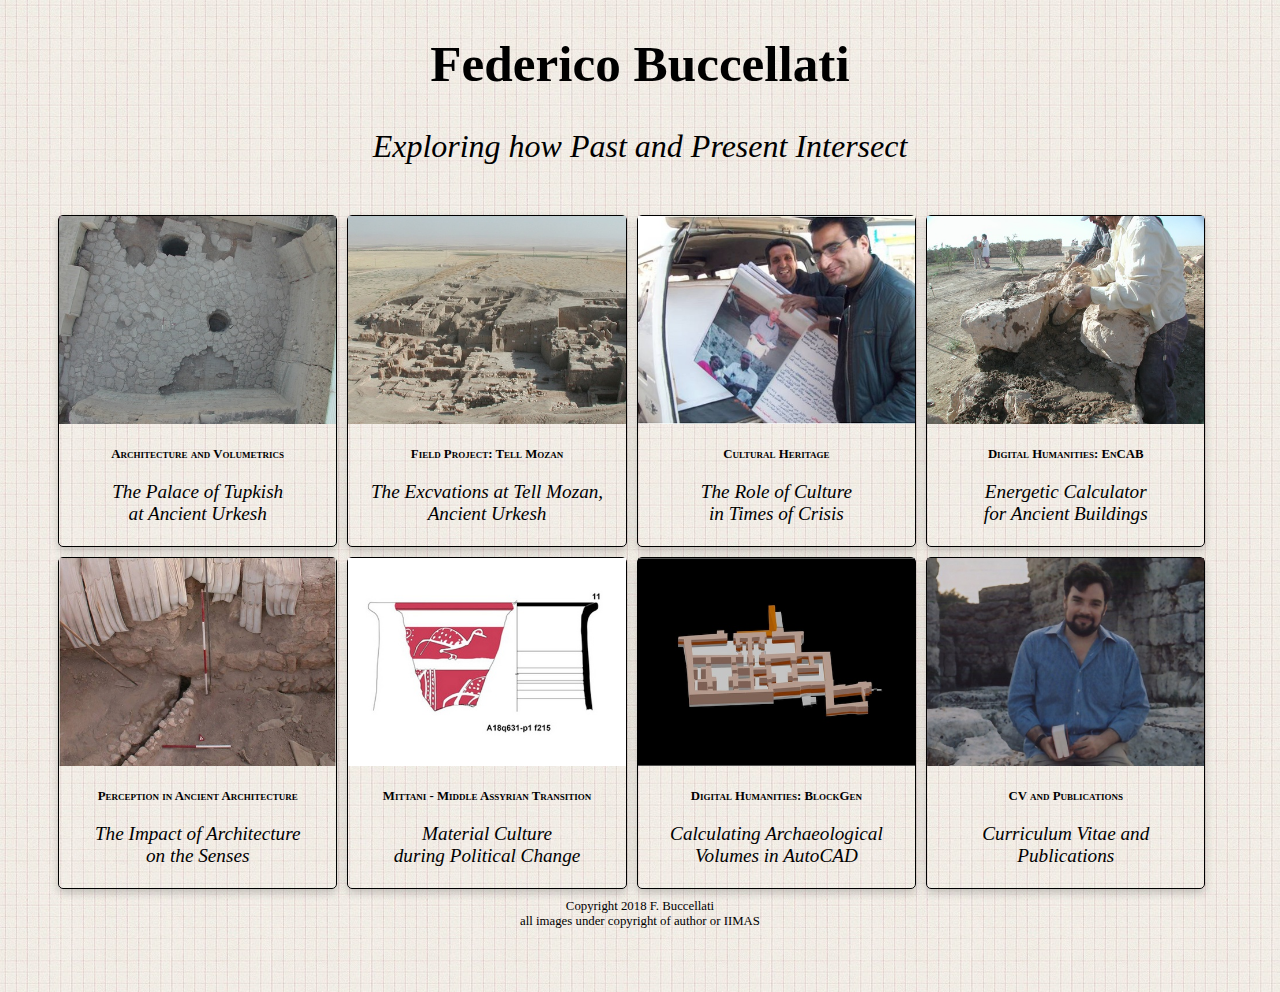
==== index.html @ 9785378f "copy from current .net" ====
<!DOCTYPE html>
<html>
  <head>
    <meta http-equiv="content-type" content="text/html; charset=UTF-8">
    <title>Federico Buccellati</title>
    <link rel="stylesheet" type="text/css" href="fab.css">
    <style>
body {
        background-image: url("images/bgimage.jpg");
}
 
</style> </head>
  <body>
    <h1>Federico Buccellati</h1>
    <h2>Exploring how Past and Present Intersect</h2>
    <div class="cardrow">
      <!-- Card 1 - PhD --> <a href="AP.html">
        <div class="card"> <img src="images/courtyard-VDM929.jpg" alt="Tupkish Palace" style="width:100%">
          <div class="container">
            <h4><b>Architecture and Volumetrics</b></h4>
            <p>The Palace of Tupkish<br>
              at Ancient Urkesh</p>
          </div>
        </div>
      </a>
      <!-- Card 2 - Mozan -->
      <a href="MZ.html"> <div class="card"> <img src="images/AP-DSCN2133.jpg"

            alt="Mozan" style="width:100%">
        <div class="container">
          <h4><b>Field Project: Tell Mozan</b></h4>
          <p>The Excvations at Tell Mozan, Ancient Urkesh</p>
        </div>
        </div> </a>
      <!-- Card 3 - Cultural Heritage -->
      <a href="CHeritage.html"> <div class="card"> <img src="images/posters_in_SY.jpg"

            alt="Cultural Heritage" style="width:100%">
        <div class="container">
          <h4><b>Cultural Heritage</b></h4>
          <p>The Role of Culture<br>
            in Times of Crisis</p>
        </div>
        </div> </a>
      <!-- Card 4 - EnCAB -->
      <a href="http://www.encab.net" title="EnCAB" target="_blank"> <div class="card">
          <img src="images/EnCAB-V19d45.jpg" alt="EnCAB" style="width:100%">
        <div class="container">
          <h4><b>Digital Humanities: EnCAB</b></h4>
          <p>Energetic Calculator<br>
            for Ancient Buildings</p>
        </div>
        </div> </a>
      <!-- Card 5 - Perception -->
      <a href="Perception.html"> <div class="card"> <img src="images/MZ-drain.jpg"

            alt="Perception" style="width:100%">
        <div class="container">
          <h4><b>Perception in Ancient Architecture</b></h4>
          <p>The Impact of Architecture<br>
            on the Senses</p>
        </div>
        </div> </a>
      <!-- Card 6 - Mittani Middle Assyrian -->
      <a href="MMA.html"> <div class="card"> <img src="images/MMA-A18q0631-p1.jpg"

            alt="Mittani - Middle Assyrian" style="width:100%">
        <div class="container">
          <h4><b>Mittani - Middle Assyrian Transition</b></h4>
          <p>Material Culture<br>
            during Political Change</p>
        </div>
        </div> </a>
      <!-- Card 7 - BlockGen -->
      <a href="BlockGen.html"> <div class="card"> <img src="images/blockgen.jpg"

            alt="BlockGen" style="width:100%">
        <div class="container">
          <h4><b>Digital Humanities: BlockGen</b></h4>
          <p>Calculating Archaeological<br>
            Volumes in AutoCAD</p>
        </div>
        </div> </a>
      <!-- Card 8 - CV -->
      <a href="https://alexandriaarchive.academia.edu/FedericoBuccellati" target="_blank"> <div class="card">  <img src="images/BuccellatiF-eurialo_better.jpg" alt="CV" style="width:100%">
        <div class="container">
          <h4><b>CV and Publications</b></h4>
          <p>Curriculum Vitae and<br>
            Publications</p>
        </div>
      </div>
      </a>
    <p style="text-align: center;"> Copyright 2018 F. Buccellati <br>
      all images under copyright of author or IIMAS </p>
    <!-- https://semantic-ui.com/introduction/getting-started.html -->
    <!-- https://www.w3schools.com/howto/howto_css_cards.asp -->
  </body>
</html>
---- fab.css ----
body {

}

h1 {
    color: black;
    text-align: center;
    font-family: "Times New Roman", Times, serif;
    font-style: normal;
    font-weight: bold;
    font-variant: normal;
    font-size: 4vw;
}

h2 {
    color: black;
    text-align: center;
    font-family: "Times New Roman", Times, serif;
    font-style: italic;
    font-weight: normal;
    font-variant: normal;
    font-size: 2.5vw;
}

h3 {
    color: black;
    text-align: center;
    font-family: "Times New Roman", Times, serif;
    font-style: normal;
    font-weight: bold;
    font-variant: normal;
    font-size: 2vw;
}

h4 {
    color: black;
    text-align: center;
    font-family: "Times New Roman", Times, serif;
    font-style: normal;
    font-weight: normal;
    font-variant: small-caps;
    font-size: 1vw;
}

p {
    color: black;
    text-align: left;
    font-family: "Times New Roman", Times, serif;
    font-style: normal;
    font-weight: normal;
    font-variant: normal;
    font-size: 1vw;
}

.card {
    position: relative;
    float: left;
    margin-right: 10px;
    margin-bottom: 10px;
    border-radius: 5px;
    box-shadow: 0 4px 8px 0 rgba(0,0,0,0.2);
    border: 1px solid black;
    box-sizing: border-box;
    transition: 0.3s;
    width: 24%;
}

.card p {
    color: black;
    text-align: center;
    font-family: "Times New Roman", Times, serif;
    font-style: italic;
    font-weight: normal;
    font-variant: normal;
    font-size: 1.5vw;
}


.card:hover {
    box-shadow: 0 8px 16px 0 rgba(0,0,0,0.2);
}

.container {
    padding: 2px 16px;
}

.cardrow {
  margin: 50px;
}
 
/* For modern browsers */
.cardrow:before,
.cardrow:after {
    content:"";
    display:table;
}
 
.cardrow:after {
    clear:both;
}
 
/* For IE 6/7 (trigger hasLayout) */
.cardrow{
    zoom:1;
}
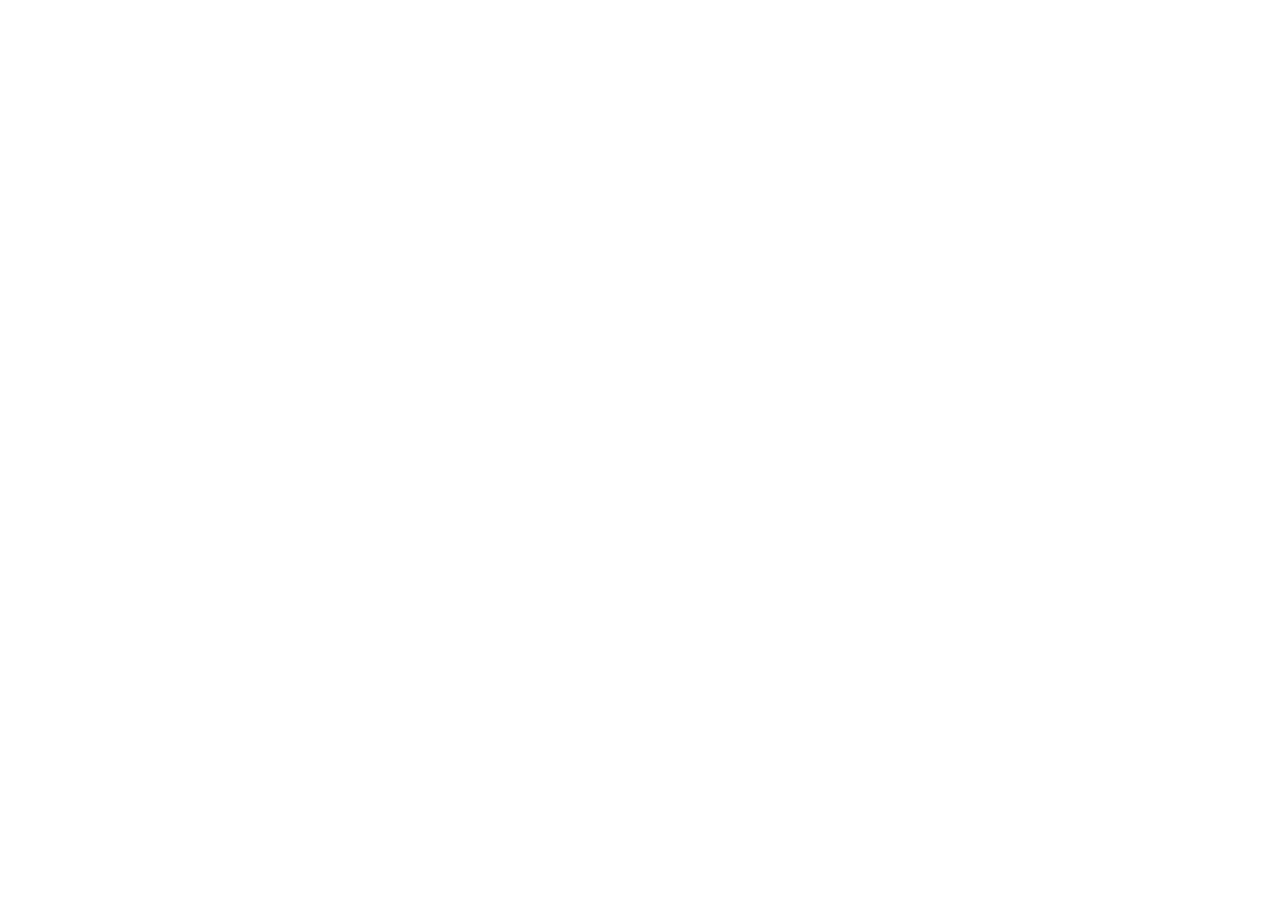
==== commit 4513c510: "correct url" ====
--- a/index.html
+++ b/index.html
@@ -1,98 +1,14 @@
 <!DOCTYPE html>
-<html>
+<html lang="en-US">
   <head>
     <meta http-equiv="content-type" content="text/html; charset=UTF-8">
-    <title>Federico Buccellati</title>
-    <link rel="stylesheet" type="text/css" href="fab.css">
-    <style>
-body {
-        background-image: url("images/bgimage.jpg");
-}
- 
-</style> </head>
-  <body>
-    <h1>Federico Buccellati</h1>
-    <h2>Exploring how Past and Present Intersect</h2>
-    <div class="cardrow">
-      <!-- Card 1 - PhD --> <a href="AP.html">
-        <div class="card"> <img src="images/courtyard-VDM929.jpg" alt="Tupkish Palace" style="width:100%">
-          <div class="container">
-            <h4><b>Architecture and Volumetrics</b></h4>
-            <p>The Palace of Tupkish<br>
-              at Ancient Urkesh</p>
-          </div>
-        </div>
-      </a>
-      <!-- Card 2 - Mozan -->
-      <a href="MZ.html"> <div class="card"> <img src="images/AP-DSCN2133.jpg"
-
-            alt="Mozan" style="width:100%">
-        <div class="container">
-          <h4><b>Field Project: Tell Mozan</b></h4>
-          <p>The Excvations at Tell Mozan, Ancient Urkesh</p>
-        </div>
-        </div> </a>
-      <!-- Card 3 - Cultural Heritage -->
-      <a href="CHeritage.html"> <div class="card"> <img src="images/posters_in_SY.jpg"
-
-            alt="Cultural Heritage" style="width:100%">
-        <div class="container">
-          <h4><b>Cultural Heritage</b></h4>
-          <p>The Role of Culture<br>
-            in Times of Crisis</p>
-        </div>
-        </div> </a>
-      <!-- Card 4 - EnCAB -->
-      <a href="http://www.encab.net" title="EnCAB" target="_blank"> <div class="card">
-          <img src="images/EnCAB-V19d45.jpg" alt="EnCAB" style="width:100%">
-        <div class="container">
-          <h4><b>Digital Humanities: EnCAB</b></h4>
-          <p>Energetic Calculator<br>
-            for Ancient Buildings</p>
-        </div>
-        </div> </a>
-      <!-- Card 5 - Perception -->
-      <a href="Perception.html"> <div class="card"> <img src="images/MZ-drain.jpg"
-
-            alt="Perception" style="width:100%">
-        <div class="container">
-          <h4><b>Perception in Ancient Architecture</b></h4>
-          <p>The Impact of Architecture<br>
-            on the Senses</p>
-        </div>
-        </div> </a>
-      <!-- Card 6 - Mittani Middle Assyrian -->
-      <a href="MMA.html"> <div class="card"> <img src="images/MMA-A18q0631-p1.jpg"
-
-            alt="Mittani - Middle Assyrian" style="width:100%">
-        <div class="container">
-          <h4><b>Mittani - Middle Assyrian Transition</b></h4>
-          <p>Material Culture<br>
-            during Political Change</p>
-        </div>
-        </div> </a>
-      <!-- Card 7 - BlockGen -->
-      <a href="BlockGen.html"> <div class="card"> <img src="images/blockgen.jpg"
-
-            alt="BlockGen" style="width:100%">
-        <div class="container">
-          <h4><b>Digital Humanities: BlockGen</b></h4>
-          <p>Calculating Archaeological<br>
-            Volumes in AutoCAD</p>
-        </div>
-        </div> </a>
-      <!-- Card 8 - CV -->
-      <a href="https://alexandriaarchive.academia.edu/FedericoBuccellati" target="_blank"> <div class="card">  <img src="images/BuccellatiF-eurialo_better.jpg" alt="CV" style="width:100%">
-        <div class="container">
-          <h4><b>CV and Publications</b></h4>
-          <p>Curriculum Vitae and<br>
-            Publications</p>
-        </div>
-      </div>
-      </a>
-    <p style="text-align: center;"> Copyright 2018 F. Buccellati <br>
-      all images under copyright of author or IIMAS </p>
-    <!-- https://semantic-ui.com/introduction/getting-started.html -->
-    <!-- https://www.w3schools.com/howto/howto_css_cards.asp -->
+    <meta http-equiv="refresh" content="0; url=http://www.federicobuccellati.net">
+    <script type="text/javascript">
+            window.location.href = "http://www.federicobuccellati.net"
+        </script>
+    <title>Page Redirection</title>
+  </head>
+  <body> If you are not redirected automatically, follow this <a href="http://www.federicobuccellati.net">link
+      to my personal website</a>.
   </body>
 </html>
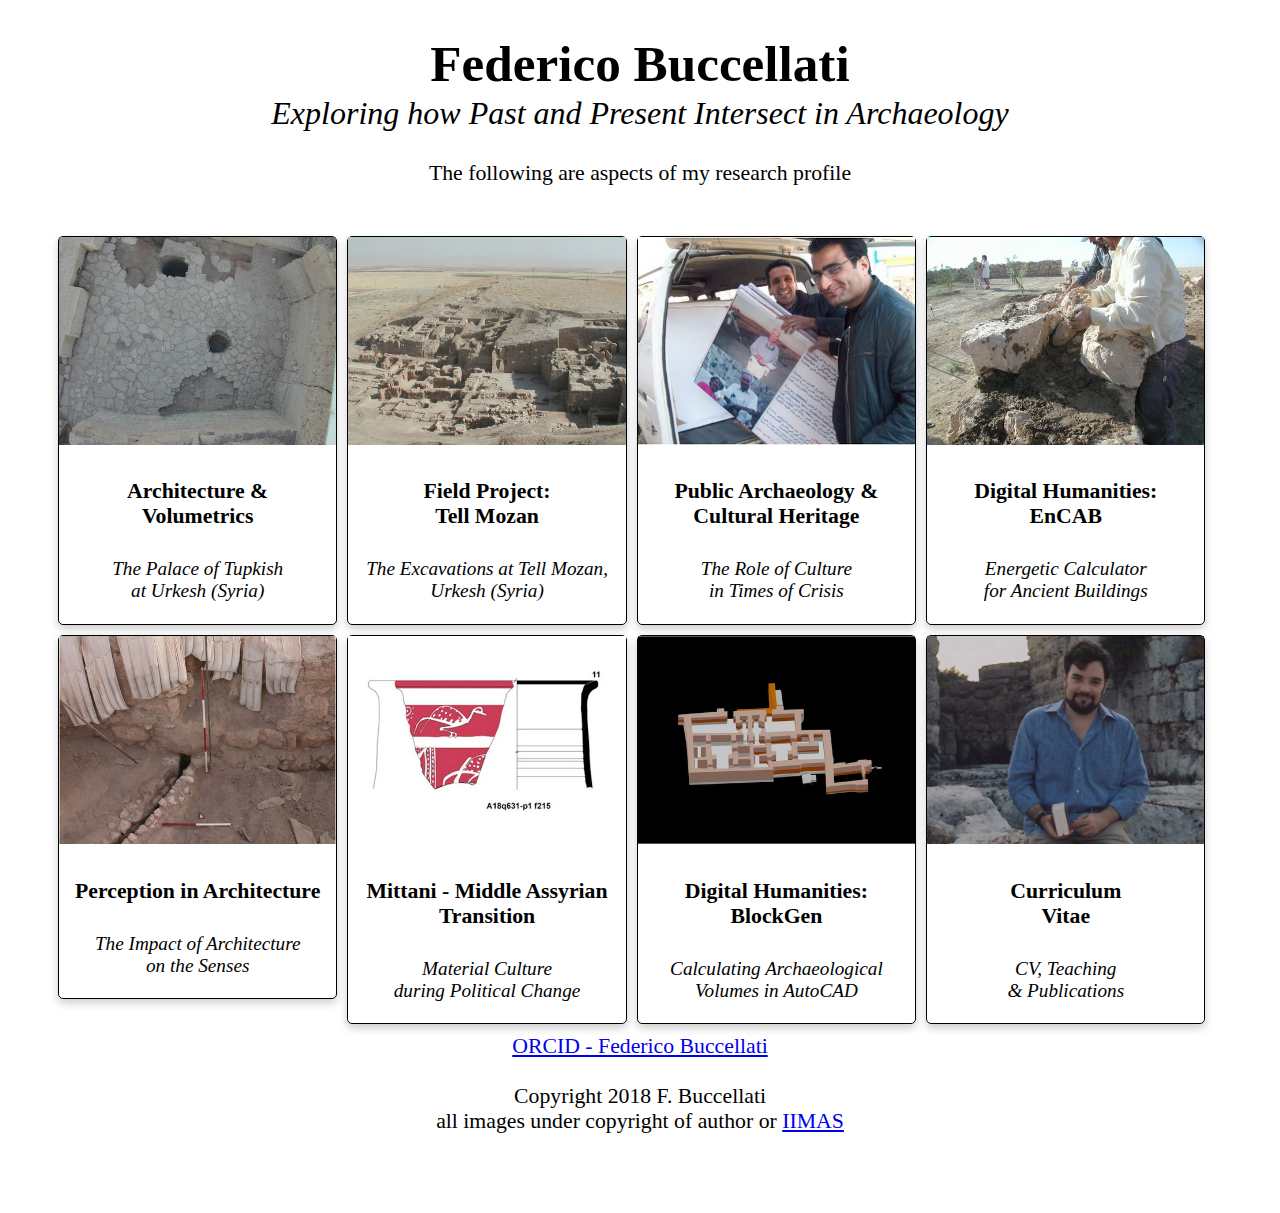
==== commit 6a0c11b2: "up" ====
--- a/index.html
+++ b/index.html
@@ -1,14 +1,112 @@
-<!DOCTYPE html>
-<html lang="en-US">
-  <head>
-    <meta http-equiv="content-type" content="text/html; charset=UTF-8">
-    <meta http-equiv="refresh" content="0; url=http://www.federicobuccellati.net">
-    <script type="text/javascript">
-            window.location.href = "http://www.federicobuccellati.net"
-        </script>
-    <title>Page Redirection</title>
-  </head>
-  <body> If you are not redirected automatically, follow this <a href="http://www.federicobuccellati.net">link
-      to my personal website</a>.
-  </body>
-</html>
+<!DOCTYPE html>
+<html>
+  <head>
+    <meta http-equiv="content-type" content="text/html; charset=UTF-8">
+    <title>Federico Buccellati</title>
+    <link rel="stylesheet" type="text/css" href="fab.css">
+  </head>
+  <body>
+    <h1 style="height: 26px;">Federico Buccellati</h1>
+    <h2>Exploring how Past and Present Intersect in Archaeology</h2>
+    <h4 style="text-align: center;">The following are aspects of my research
+      profile</h4>
+    <div class="cardrow">
+      <!-- Card 1 - PhD --> <a href="AP.html">
+        <div class="card"> <img src="images/courtyard-VDM929.jpg" alt="Tupkish Palace"+
+            style="width:100%">
+          <div class="container">
+            <h4><b>Architecture &amp; Volumetrics</b></h4>
+            <p>The Palace of Tupkish<br>
+              at Urkesh (Syria)</p>
+          </div>
+        </div>
+      </a>
+      <!-- Card 2 - Mozan --> <a href="MZ.html">
+        <div class="card"> <img src="images/AP-DSCN2133.jpg" alt="Mozan" style="width:100%">
+          <div class="container">
+            <h4><b>Field Project:<br>
+                Tell Mozan</b></h4>
+            <p>The Excavations at Tell Mozan, Urkesh (Syria)</p>
+          </div>
+        </div>
+      </a>
+      <!-- Card 3 - Cultural Heritage --> <a href="CHeritage.html">
+        <div class="card"> <img src="images/posters_in_SY.jpg" alt="Cultural Heritage"+
+            style="width:100%">
+          <div class="container">
+            <h4><b>Public Archaeology &amp; Cultural Heritage</b></h4>
+            <p>The Role of Culture<br>
+              in Times of Crisis</p>
+          </div>
+        </div>
+      </a>
+      <!-- Card 4 - EnCAB --> <a href="http://www.encab.net" title="EnCAB" target="_blank">
+        <div class="card"> <img src="images/EnCAB-V19d45.jpg" alt="EnCAB" style="width:100%">
+          <div class="container">
+            <h4><b>Digital Humanities: EnCAB</b></h4>
+            <p>Energetic Calculator<br>
+              for Ancient Buildings</p>
+          </div>
+        </div>
+      </a>
+      <!-- Card 5 - Perception --> <a href="Perception.html">
+        <div class="card"> <img src="images/MZ-drain.jpg" alt="Perception" style="width:100%">
+          <div class="container">
+            <h4><b>Perception in Architecture</b></h4>
+            <p>The Impact of Architecture<br>
+              on the Senses</p>
+          </div>
+        </div>
+      </a>
+      <!-- Card 6 - Mittani Middle Assyrian --> <a href="http://www.mit-ma.net"+
+        target="_blank">
+        <div class="card"> <img src="images/MMA-A18q0631-p1.jpg" alt="Mittani - Middle Assyrian"+
+            style="width:100%">
+          <div class="container">
+            <h4><b>Mittani - Middle Assyrian Transition</b></h4>
+            <p>Material Culture<br>
+              during Political Change</p>
+          </div>
+        </div>
+      </a>
+      <!-- Card 7 - BlockGen --> <a href="https://fabfab1.github.io/BlockGen/"+
+        target="_blank">
+        <div class="card"> <img src="images/blockgen.jpg" alt="BlockGen" style="width:100%">
+          <div class="container">
+            <h4><b>Digital Humanities: BlockGen</b></h4>
+            <p>Calculating Archaeological<br>
+              Volumes in AutoCAD</p>
+          </div>
+        </div>
+      </a>
+      <!-- Card 8 - CV --> <a href="http://fu-berlin.academia.edu/FedericoBuccellati"+
+        target="_blank">
+        <div class="card"> <img src="images/BuccellatiF-eurialo_better.jpg" alt="CV"+
+            style="width:100%">
+          <div class="container">
+            <h4><b>Curriculum<br>
+                Vitae</b></h4>
+            <p>CV, Teaching<br>
+              &amp; Publications</p>
+          </div>
+        </div>
+      </a> <br>
+      <h4 style="text-align: center;"> <a href="https://orcid.org/0000-0003-4684-0972"+
+          target="_blank"> ORCID - Federico Buccellati</a> <br>
+        <br>
+        Copyright 2018 F. Buccellati <br>
+        all images under copyright of author or <a href="http://www.iimas.org"+
+          target="_blank">IIMAS</a> </h4>
+      <!-- https://semantic-ui.com/introduction/getting-started.html -->
+      <!-- https://www.w3schools.com/howto/howto_css_cards.asp --> </div>
+  </body>
+</html>
--- a/fab.css
+++ b/fab.css
@@ -0,0 +1,105 @@
+body {
+        background-image: url("images/bgimage_cm100.jpg");
+}
+
+h1 {
+    color: black;
+    text-align: center;
+    font-family: "Times New Roman", Times, serif;
+    font-style: normal;
+    font-weight: bold;
+    font-variant: normal;
+    font-size: 4vw;
+}
+
+h2 {
+    color: black;
+    text-align: center;
+    font-family: "Times New Roman", Times, serif;
+    font-style: italic;
+    font-weight: normal;
+    font-variant: normal;
+    font-size: 2.5vw;
+}
+
+h3 {
+    color: black;
+    text-align: center;
+    font-family: "Times New Roman", Times, serif;
+    font-style: normal;
+    font-weight: bold;
+    font-variant: normal;
+    font-size: 2vw;
+}
+
+h4 {
+    color: black;
+    text-align: center;
+    font-family: "Times New Roman", Times, serif;
+    font-style: normal;
+    font-weight: normal;
+/*    font-variant: small-caps;*/
+    font-size: 1.7vw;
+}
+
+p {
+    color: black;
+    text-align: left;
+    font-family: "Times New Roman", Times, serif;
+    font-style: normal;
+    font-weight: normal;
+    font-variant: normal;
+    font-size: 1vw;
+}
+
+.card {
+    position: relative;
+    float: left;
+    margin-right: 10px;
+    margin-bottom: 10px;
+    border-radius: 5px;
+    box-shadow: 0 4px 8px 0 rgba(0,0,0,0.2);
+    border: 1px solid black;
+    box-sizing: border-box;
+    transition: 0.3s;
+    width: 24%;
+}
+
+.card p {
+    color: black;
+    text-align: center;
+    font-family: "Times New Roman", Times, serif;
+    font-style: italic;
+    font-weight: normal;
+    font-variant: normal;
+    font-size: 1.5vw;
+}
+
+
+.card:hover {
+    box-shadow: 0 8px 16px 0 rgba(0,0,0,0.2);
+}
+
+.container {
+    padding: 2px 16px;
+}
+
+.cardrow {
+  margin: 50px;
+}
+ 
+/* For modern browsers */
+.cardrow:before,
+.cardrow:after {
+    content:"";
+    display:table;
+}
+ 
+.cardrow:after {
+    clear:both;
+}
+ 
+/* For IE 6/7 (trigger hasLayout) */
+.cardrow{
+    zoom:1;
+}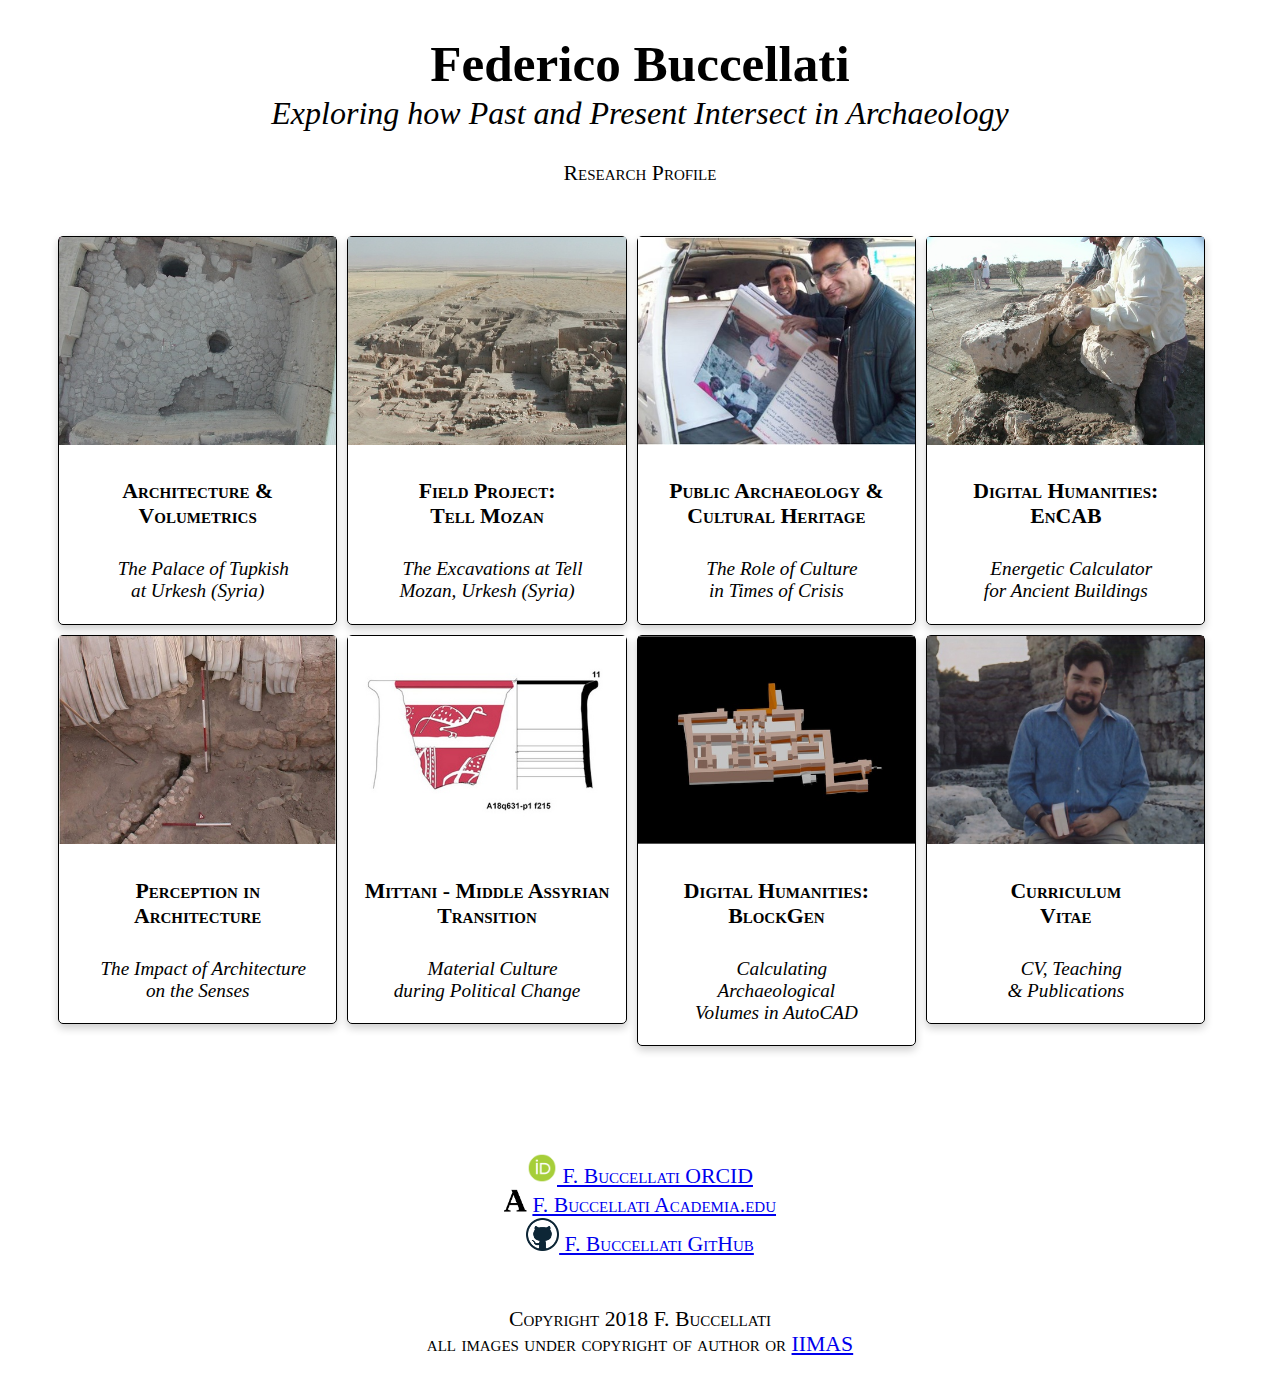
==== commit 0f200907: "update image sizes" ====
--- a/index.html
+++ b/index.html
@@ -8,8 +8,7 @@
   <body>
     <h1 style="height: 26px;">Federico Buccellati</h1>
     <h2>Exploring how Past and Present Intersect in Archaeology</h2>
-    <h4 style="text-align: center;">The following are aspects of my research
-      profile</h4>
+    <h4 style="text-align: center;">Research Profile</h4>
     <div class="cardrow">
       <!-- Card 1 - PhD --> <a href="AP.html">
         <div class="card"> <img src="images/courtyard-VDM929.jpg" alt="Tupkish Palace"@@ -62,7 +61,7 @@
       </a>
       <!-- Card 6 - Mittani Middle Assyrian --> <a href="http://www.mit-ma.net" 
-        target="_blank">
+        title="Mit-MA" target="_blank">
         <div class="card"> <img src="images/MMA-A18q0631-p1.jpg" alt="Mittani - Middle Assyrian" 
             style="width:100%">
@@ -97,16 +96,31 @@
               &amp; Publications</p>
           </div>
         </div>
-      </a> <br>
-      <h4 style="text-align: center;"> <a href="https://orcid.org/0000-0003-4684-0972"+      </a> </div>
+    <br>
+    <h4>
+      <div><a href="http://orcid.org/0000-0003-4684-0972"><img src="images/orcid.png" 
-          target="_blank"> ORCID - Federico Buccellati</a> <br>
+            alt="ORCID iD icon" style="width: 30px; height: 30px;"> F.
+          Buccellati ORCID</a></div>
+      <div> <img src="images/Academia.png" alt="academia.edu" title="academia.edu"+
+          style="width: 23px; height: 23px;"> <a href="http://fu-berlin.academia.edu/FedericoBuccellati"+
+          target="_blank">F. Buccellati Academia.edu</a></div>
+      <div> <a href="http://github.com/fabfab1" target="_blank"> <img src="images/github-logo.png"+
+            alt="GitHub" title="GitHub" style="width: 33px; height: 33px;"> F.
+          Buccellati GitHub</a> </div>
+      <div> <br>
         <br>
         Copyright 2018 F. Buccellati <br>
         all images under copyright of author or <a href="http://www.iimas.org" 
-          target="_blank">IIMAS</a> </h4>
-      <!-- https://semantic-ui.com/introduction/getting-started.html -->
-      <!-- https://www.w3schools.com/howto/howto_css_cards.asp --> </div>
+          target="_blank">IIMAS</a> </div>
+    </h4>
+    <!-- https://semantic-ui.com/introduction/getting-started.html -->
+    <!-- https://www.w3schools.com/howto/howto_css_cards.asp -->
+    <!-- Future Cards to add: Undena-BM Undena-Historiography ArticleData Theory-->
   </body>
 </html>
--- a/fab.css
+++ b/fab.css
@@ -1,5 +1,10 @@
 body {
         background-image: url("images/bgimage_cm100.jpg");
+}
+
+h {
+    margin-right: 20%;
+    margin-left: 20%;
 }
 
 h1 {
@@ -38,8 +43,17 @@
     font-family: "Times New Roman", Times, serif;
     font-style: normal;
     font-weight: normal;
-/*    font-variant: small-caps;*/
+    font-variant: small-caps;
     font-size: 1.7vw;
+}
+
+h5 {
+    color: black;
+    text-align: center;
+    font-family: "Times New Roman", Times, serif;
+    font-style: normal;
+    font-weight: bold;
+    font-size: 1.5vw;
 }
 
 p {
@@ -49,7 +63,23 @@
     font-style: normal;
     font-weight: normal;
     font-variant: normal;
-    font-size: 1vw;
+    font-size: 1.4vw;
+    text-indent: 5%;
+    margin-right: 5%;
+    margin-left: 5%;
+}
+
+figcaption {
+    color: black;
+    text-align: center;
+    font-family: "Times New Roman", Times, serif;
+    font-style: italic;
+    font-weight: normal;
+    font-variant: normal;
+    font-size: 1.25vw;
+    margin-right: 5%;
+    margin-left: 5%;
+
 }
 
 .card {
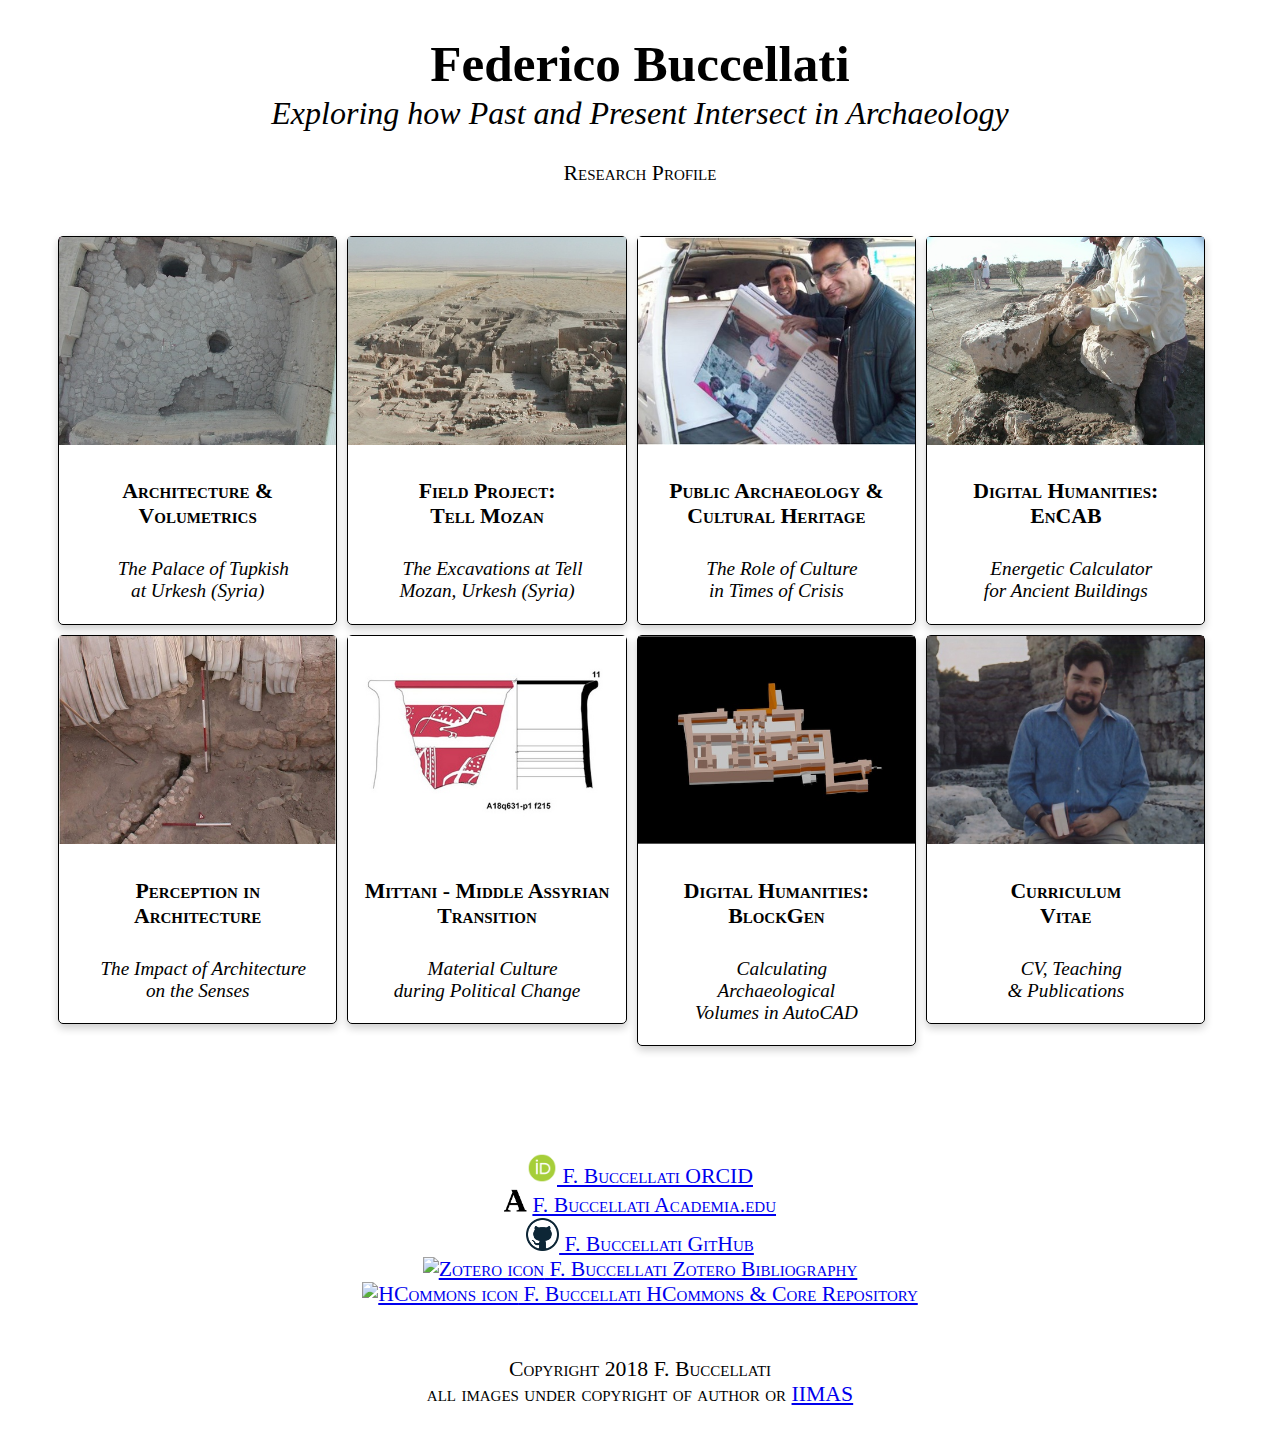
==== commit ed16c1be: "zotero icon" ====
--- a/index.html
+++ b/index.html
@@ -1,126 +1,132 @@
-<!DOCTYPE html>
-<html>
-  <head>
-    <meta http-equiv="content-type" content="text/html; charset=UTF-8">
-    <title>Federico Buccellati</title>
-    <link rel="stylesheet" type="text/css" href="fab.css">
-  </head>
-  <body>
-    <h1 style="height: 26px;">Federico Buccellati</h1>
-    <h2>Exploring how Past and Present Intersect in Archaeology</h2>
-    <h4 style="text-align: center;">Research Profile</h4>
-    <div class="cardrow">
-      <!-- Card 1 - PhD --> <a href="AP.html">
-        <div class="card"> <img src="images/courtyard-VDM929.jpg" alt="Tupkish Palace"-
-            style="width:100%">
-          <div class="container">
-            <h4><b>Architecture &amp; Volumetrics</b></h4>
-            <p>The Palace of Tupkish<br>
-              at Urkesh (Syria)</p>
-          </div>
-        </div>
-      </a>
-      <!-- Card 2 - Mozan --> <a href="MZ.html">
-        <div class="card"> <img src="images/AP-DSCN2133.jpg" alt="Mozan" style="width:100%">
-          <div class="container">
-            <h4><b>Field Project:<br>
-                Tell Mozan</b></h4>
-            <p>The Excavations at Tell Mozan, Urkesh (Syria)</p>
-          </div>
-        </div>
-      </a>
-      <!-- Card 3 - Cultural Heritage --> <a href="CHeritage.html">
-        <div class="card"> <img src="images/posters_in_SY.jpg" alt="Cultural Heritage"-
-            style="width:100%">
-          <div class="container">
-            <h4><b>Public Archaeology &amp; Cultural Heritage</b></h4>
-            <p>The Role of Culture<br>
-              in Times of Crisis</p>
-          </div>
-        </div>
-      </a>
-      <!-- Card 4 - EnCAB --> <a href="http://www.encab.net" title="EnCAB" target="_blank">
-        <div class="card"> <img src="images/EnCAB-V19d45.jpg" alt="EnCAB" style="width:100%">
-          <div class="container">
-            <h4><b>Digital Humanities: EnCAB</b></h4>
-            <p>Energetic Calculator<br>
-              for Ancient Buildings</p>
-          </div>
-        </div>
-      </a>
-      <!-- Card 5 - Perception --> <a href="Perception.html">
-        <div class="card"> <img src="images/MZ-drain.jpg" alt="Perception" style="width:100%">
-          <div class="container">
-            <h4><b>Perception in Architecture</b></h4>
-            <p>The Impact of Architecture<br>
-              on the Senses</p>
-          </div>
-        </div>
-      </a>
-      <!-- Card 6 - Mittani Middle Assyrian --> <a href="http://www.mit-ma.net"-
-        title="Mit-MA" target="_blank">
-        <div class="card"> <img src="images/MMA-A18q0631-p1.jpg" alt="Mittani - Middle Assyrian"-
-            style="width:100%">
-          <div class="container">
-            <h4><b>Mittani - Middle Assyrian Transition</b></h4>
-            <p>Material Culture<br>
-              during Political Change</p>
-          </div>
-        </div>
-      </a>
-      <!-- Card 7 - BlockGen --> <a href="https://fabfab1.github.io/BlockGen/"-
-        target="_blank">
-        <div class="card"> <img src="images/blockgen.jpg" alt="BlockGen" style="width:100%">
-          <div class="container">
-            <h4><b>Digital Humanities: BlockGen</b></h4>
-            <p>Calculating Archaeological<br>
-              Volumes in AutoCAD</p>
-          </div>
-        </div>
-      </a>
-      <!-- Card 8 - CV --> <a href="http://fu-berlin.academia.edu/FedericoBuccellati"-
-        target="_blank">
-        <div class="card"> <img src="images/BuccellatiF-eurialo_better.jpg" alt="CV"-
-            style="width:100%">
-          <div class="container">
-            <h4><b>Curriculum<br>
-                Vitae</b></h4>
-            <p>CV, Teaching<br>
-              &amp; Publications</p>
-          </div>
-        </div>
-      </a> </div>
-    <br>
-    <h4>
-      <div><a href="http://orcid.org/0000-0003-4684-0972"><img src="images/orcid.png"-
-            alt="ORCID iD icon" style="width: 30px; height: 30px;"> F.
-          Buccellati ORCID</a></div>
-      <div> <img src="images/Academia.png" alt="academia.edu" title="academia.edu"-
-          style="width: 23px; height: 23px;"> <a href="http://fu-berlin.academia.edu/FedericoBuccellati"-
-          target="_blank">F. Buccellati Academia.edu</a></div>
-      <div> <a href="http://github.com/fabfab1" target="_blank"> <img src="images/github-logo.png"-
-            alt="GitHub" title="GitHub" style="width: 33px; height: 33px;"> F.
-          Buccellati GitHub</a> </div>
-      <div> <br>
-        <br>
-        Copyright 2018 F. Buccellati <br>
-        all images under copyright of author or <a href="http://www.iimas.org"-
-          target="_blank">IIMAS</a> </div>
-    </h4>
-    <!-- https://semantic-ui.com/introduction/getting-started.html -->
-    <!-- https://www.w3schools.com/howto/howto_css_cards.asp -->
-    <!-- Future Cards to add: Undena-BM Undena-Historiography ArticleData Theory-->
-  </body>
-</html>
+<!DOCTYPE html>
+<html>
+  <head>
+    <meta http-equiv="content-type" content="text/html; charset=UTF-8">
+    <title>Federico Buccellati</title>
+    <link rel="stylesheet" type="text/css" href="fab.css">
+  </head>
+  <body>
+    <h1 style="height: 26px;">Federico Buccellati</h1>
+    <h2>Exploring how Past and Present Intersect in Archaeology</h2>
+    <h4 style="text-align: center;">Research Profile</h4>
+    <div class="cardrow">
+      <!-- Card 1 - PhD --> <a href="AP.html">
+        <div class="card"> <img src="images/courtyard-VDM929.jpg" alt="Tupkish Palace"
+
+            style="width:100%">
+          <div class="container">
+            <h4><b>Architecture &amp; Volumetrics</b></h4>
+            <p>The Palace of Tupkish<br>
+              at Urkesh (Syria)</p>
+          </div>
+        </div>
+      </a>
+      <!-- Card 2 - Mozan --> <a href="MZ.html">
+        <div class="card"> <img src="images/AP-DSCN2133.jpg" alt="Mozan" style="width:100%">
+          <div class="container">
+            <h4><b>Field Project:<br>
+                Tell Mozan</b></h4>
+            <p>The Excavations at Tell Mozan, Urkesh (Syria)</p>
+          </div>
+        </div>
+      </a>
+      <!-- Card 3 - Cultural Heritage --> <a href="CHeritage.html">
+        <div class="card"> <img src="images/posters_in_SY.jpg" alt="Cultural Heritage"
+
+            style="width:100%">
+          <div class="container">
+            <h4><b>Public Archaeology &amp; Cultural Heritage</b></h4>
+            <p>The Role of Culture<br>
+              in Times of Crisis</p>
+          </div>
+        </div>
+      </a>
+      <!-- Card 4 - EnCAB --> <a href="http://www.encab.net" title="EnCAB" target="_blank">
+        <div class="card"> <img src="images/EnCAB-V19d45.jpg" alt="EnCAB" style="width:100%">
+          <div class="container">
+            <h4><b>Digital Humanities: EnCAB</b></h4>
+            <p>Energetic Calculator<br>
+              for Ancient Buildings</p>
+          </div>
+        </div>
+      </a>
+      <!-- Card 5 - Perception --> <a href="Perception.html">
+        <div class="card"> <img src="images/MZ-drain.jpg" alt="Perception" style="width:100%">
+          <div class="container">
+            <h4><b>Perception in Architecture</b></h4>
+            <p>The Impact of Architecture<br>
+              on the Senses</p>
+          </div>
+        </div>
+      </a>
+      <!-- Card 6 - Mittani Middle Assyrian --> <a href="http://www.mit-ma.net"
+
+        title="Mit-MA" target="_blank">
+        <div class="card"> <img src="images/MMA-A18q0631-p1.jpg" alt="Mittani - Middle Assyrian"
+
+            style="width:100%">
+          <div class="container">
+            <h4><b>Mittani - Middle Assyrian Transition</b></h4>
+            <p>Material Culture<br>
+              during Political Change</p>
+          </div>
+        </div>
+      </a>
+      <!-- Card 7 - BlockGen --> <a href="https://fabfab1.github.io/BlockGen/"
+
+        target="_blank">
+        <div class="card"> <img src="images/blockgen.jpg" alt="BlockGen" style="width:100%">
+          <div class="container">
+            <h4><b>Digital Humanities: BlockGen</b></h4>
+            <p>Calculating Archaeological<br>
+              Volumes in AutoCAD</p>
+          </div>
+        </div>
+      </a>
+      <!-- Card 8 - CV --> <a href="CV.html" target="_blank">
+        <div class="card"> <img src="images/BuccellatiF-eurialo_better.jpg" alt="CV"
+
+            style="width:100%">
+          <div class="container">
+            <h4><b>Curriculum<br>
+                Vitae</b></h4>
+            <p>CV, Teaching<br>
+              &amp; Publications</p>
+          </div>
+        </div>
+      </a> </div>
+    <br>
+    <h4>
+      <div><a href="http://orcid.org/0000-0003-4684-0972"><img src="images/orcid.png"
+
+            alt="ORCID iD icon" style="width: 30px; height: 30px;"> F.
+          Buccellati ORCID</a></div>
+      <div> <img src="images/Academia.png" alt="academia.edu" title="academia.edu"
+
+          style="width: 23px; height: 23px;"> <a href="http://fu-berlin.academia.edu/FedericoBuccellati"
+
+          target="_blank">F. Buccellati Academia.edu</a></div>
+      <div> <a href="http://github.com/fabfab1" target="_blank"> <img src="images/github-logo.png"
+
+            alt="GitHub" title="GitHub" style="width: 33px; height: 33px;"> F.
+          Buccellati GitHub</a> </div>
+      <div><a href="https://www.zotero.org/groups/2367681/f._buccellati_bibliography/library"><img
+
+            src="images/zotero_icon.png" alt="Zotero icon" style="width: 30px; height: 30px;">
+          F. Buccellati Zotero Bibliography</a></div>
+      <div><a href="https://hcommons.org/members/buccellatif/"><img src="images/hcommons.png"
+
+            alt="HCommons icon" style="width: 30px; height: 30px;"> F.
+          Buccellati HCommons &amp; Core Repository</a></div>
+      <div> <br>
+        <br>
+        Copyright 2018 F. Buccellati <br>
+        all images under copyright of author or <a href="http://www.iimas.org"
+
+          target="_blank">IIMAS</a> </div>
+    </h4>
+    <!-- https://semantic-ui.com/introduction/getting-started.html -->
+    <!-- https://www.w3schools.com/howto/howto_css_cards.asp -->
+    <!-- Future Cards to add: Undena-BM Undena-Historiography ArticleData Theory-->
+  </body>
+</html>
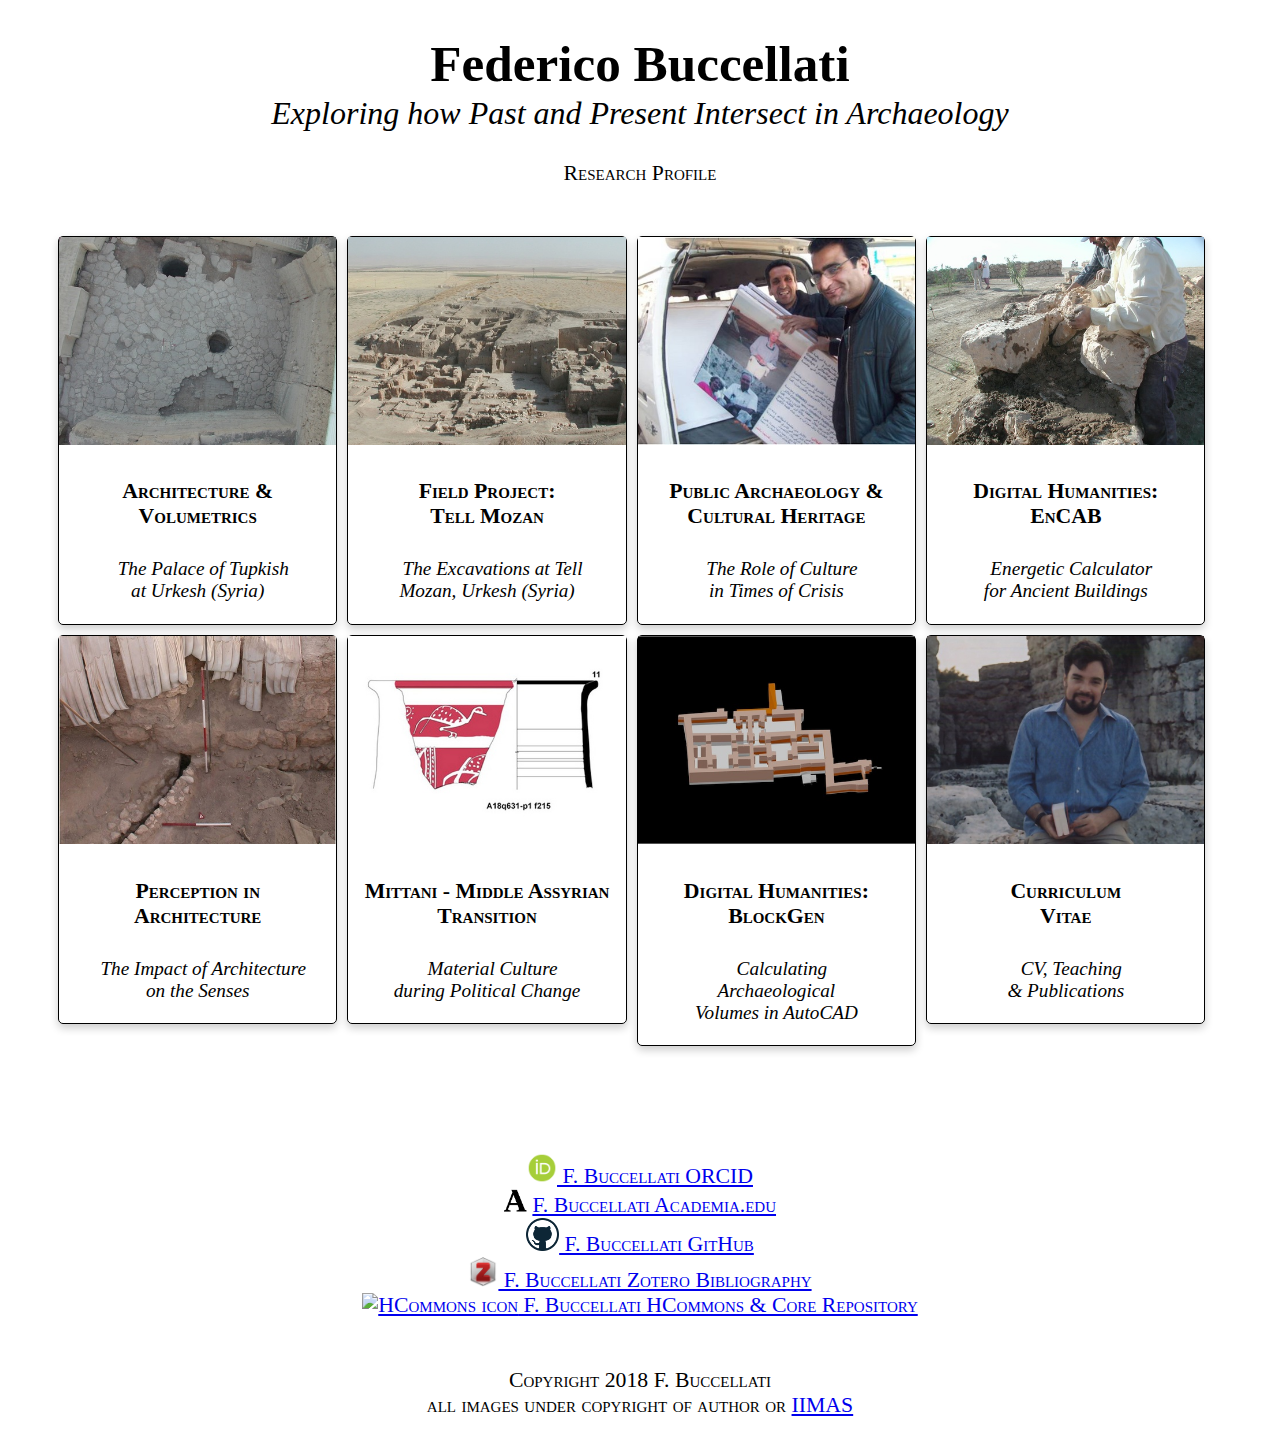
==== commit 7ebf1254: "update Zotero again" ====
--- a/index.html
+++ b/index.html
@@ -110,10 +110,10 @@
 
             alt="GitHub" title="GitHub" style="width: 33px; height: 33px;"> F.
           Buccellati GitHub</a> </div>
-      <div><a href="https://www.zotero.org/groups/2367681/f._buccellati_bibliography/library"><img
-
-            src="images/zotero_icon.png" alt="Zotero icon" style="width: 30px; height: 30px;">
+      
+      <div><a href="https://www.zotero.org/groups/2367681/f._buccellati_bibliography/library"><img src="images/Zotero_icon.png" alt="Zotero icon" style="width: 30px; height: 30px;">
           F. Buccellati Zotero Bibliography</a></div>
+      
       <div><a href="https://hcommons.org/members/buccellatif/"><img src="images/hcommons.png"
 
             alt="HCommons icon" style="width: 30px; height: 30px;"> F.
